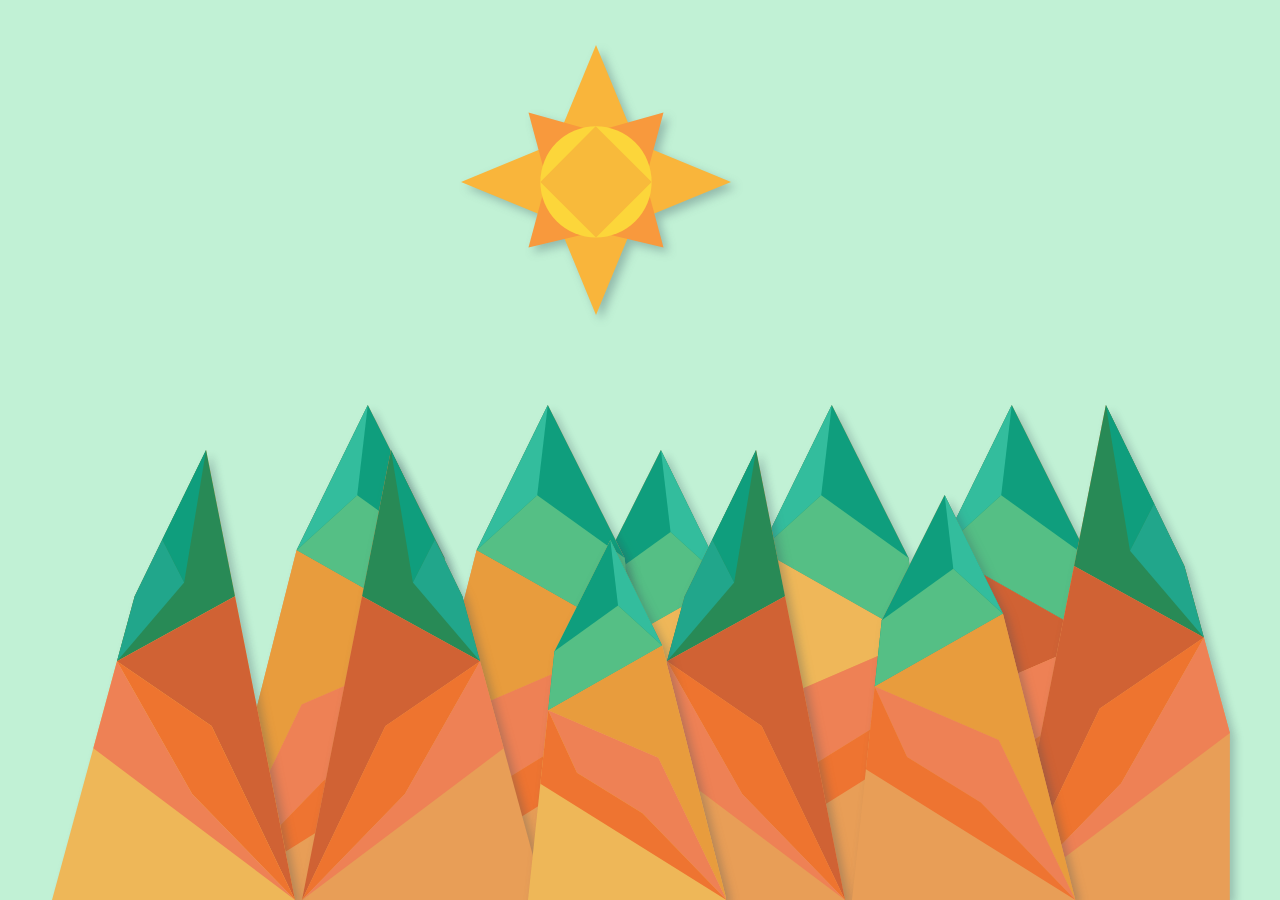
==== index.html @ 0cd78ddf "happy mother day" ====
<!DOCTYPE html>
<html lang="en">
  <head>
    <meta charset="UTF-8" />
    <meta http-equiv="X-UA-Compatible" content="IE=edge" />
    <meta name="viewport" content="width=device-width, initial-scale=1.0" />
    <title>Document</title>
    <link rel="stylesheet" href="style.css" />
    <script type="text/javascript" src="http://ajax.googleapis.com/ajax/libs/jquery/3.5.1/jquery.min.js">  
    </script>  
  </head>
  <body>
    <div class="main">
        <div class="mountains">
          <div class="layer4">
            <svg class="mountain10 layer4mountain" data-name="Layer 1" xmlns="http://www.w3.org/2000/svg" viewBox="0 0 316.31 573.5"><defs><style>.cls-64{fill:#ec974d;}.cls-65{fill:#009876;}.cls-66{fill:#27b999;}.cls-67{fill:#4cbb7f;}.cls-68{fill:#d25627;}.cls-69{fill:#f2784b;}.cls-70{fill:#f26a24;}</style></defs><polygon class="cls-64" points="185.16 0 274.16 177.32 316.31 573.5 0 573.5 102.58 168.2 185.16 0"/><polyline class="cls-65" points="274.16 177.32 284.13 271.08 102.58 168.2 185.16 0"/><polyline class="cls-66" points="172.86 104.5 102.58 168.2 185.16 0"/><polygon class="cls-67" points="274.16 177.32 284.13 271.08 102.58 168.2 172.86 104.5 274.16 177.32"/><polygon class="cls-68" points="0 573.5 108.56 346.92 284.13 271.08 102.58 168.2 0 573.5"/><polygon class="cls-69" points="0 573.5 133.86 435.46 238.28 370.85 284.13 271.08 108.56 346.92 0 573.5"/><polygon class="cls-70" points="0 573.5 296.6 388.2 284.13 271.08 238.28 370.85 133.86 435.46 0 573.5"/></svg>
            <svg class="mountain11 layer4mountain" data-name="Layer 1" xmlns="http://www.w3.org/2000/svg" viewBox="0 0 312.17 566"><defs><style>.cls-71{fill:#ec974d;}.cls-72{fill:#009876;}.cls-73{fill:#27b999;}.cls-74{fill:#4cbb7f;}.cls-75{fill:#f3b34f;}.cls-76{fill:#f2784b;}.cls-77{fill:#f26a24;}</style></defs><polygon class="cls-71" points="182.74 0 270.58 175 312.17 566 0 566 101.24 166 182.74 0"/><polyline class="cls-72" points="270.58 175 280.42 267.54 101.24 166 182.74 0"/><polyline class="cls-73" points="170.6 103.13 101.24 166 182.74 0"/><polygon class="cls-74" points="270.58 175 280.42 267.54 101.24 166 170.6 103.13 270.58 175"/><polygon class="cls-75" points="0 566 107.15 342.39 280.42 267.54 101.24 166 0 566"/><polygon class="cls-76" points="0 566 132.11 429.77 235.17 366 280.42 267.54 107.15 342.39 0 566"/><polygon class="cls-77" points="0 566 292.72 383.13 280.42 267.54 235.17 366 132.11 429.77 0 566"/></svg>
          </div>
          <div class="layer3">
            <svg class="mountain6 layer3mountain" id="6" data-name="6" xmlns="http://www.w3.org/2000/svg" viewBox="0 0 373.55 833.35"><defs><style>.cls-36{fill:#ec974d;}.cls-37{fill:#1c824c;}.cls-38{fill:#009876;}.cls-39{fill:#14a085;}.cls-40{fill:#d25627;}.cls-41{fill:#f26a21;}.cls-42{fill:#f2784b;}</style></defs><polygon class="cls-36" points="164.76 0 296.99 270.94 373.55 552.14 373.45 833.35 0 833.35 164.76 0"/><polyline class="cls-37" points="296.99 270.94 329.78 391.4 111.19 270.94 164.76 0"/><polyline class="cls-38" points="245.99 165.94 205.38 245.44 164.76 0"/><polygon class="cls-39" points="296.99 270.94 329.78 391.4 205.38 245.44 245.99 165.94 296.99 270.94"/><polygon class="cls-40" points="0 833.35 154.49 510.93 329.78 391.4 111.19 270.94 0 833.35"/><polygon class="cls-41" points="0 833.35 190.49 636.92 329.78 391.4 154.49 510.93 0 833.35"/><polygon class="cls-42" points="0 833.35 373.55 552.14 329.78 391.4 190.49 636.92 0 833.35"/></svg>
            <svg class="mountain7 layer3mountain" id="7" data-name="7" xmlns="http://www.w3.org/2000/svg" viewBox="0 0 278.41 504.78"><defs><style>.cls-43{fill:#ec974d;}.cls-44{fill:#009876;}.cls-45{fill:#27b999;}.cls-46{fill:#4cbb7f;}.cls-47{fill:#f3b34f;}.cls-48{fill:#f2784b;}.cls-49{fill:#f26a24;}</style></defs><polygon class="cls-43" points="115.43 0 37.1 156.07 0 504.78 278.41 504.78 188.12 148.05 115.43 0"/><polyline class="cls-44" points="37.1 156.07 28.32 238.6 188.12 148.05 115.43 0"/><polyline class="cls-45" points="126.26 91.97 188.12 148.05 115.43 0"/><polygon class="cls-46" points="37.1 156.07 28.32 238.6 188.12 148.05 126.26 91.97 37.1 156.07"/><polygon class="cls-47" points="278.41 504.78 182.85 305.36 28.32 238.6 188.12 148.05 278.41 504.78"/><polygon class="cls-48" points="278.41 504.78 160.59 383.29 68.68 326.42 28.32 238.6 182.85 305.36 278.41 504.78"/><polygon class="cls-49" points="278.41 504.78 17.35 341.69 28.32 238.6 68.68 326.42 160.59 383.29 278.41 504.78"/></svg>
            <svg class="mountain8 layer3mountain" id="8" data-name="8" xmlns="http://www.w3.org/2000/svg" viewBox="0 0 354.67 643.04"><defs><style>.cls-50{fill:#ec974d;}.cls-51{fill:#009876;}.cls-52{fill:#27b999;}.cls-53{fill:#4cbb7f;}.cls-54{fill:#ec9531;}.cls-55{fill:#f2784b;}.cls-56{fill:#f26a24;}</style></defs><polygon class="cls-50" points="207.62 0 307.41 198.82 354.67 643.04 0 643.04 115.03 188.6 207.62 0"/><polyline class="cls-51" points="307.41 198.82 318.59 303.96 115.03 188.6 207.62 0"/><polyline class="cls-52" points="193.82 117.17 115.03 188.6 207.62 0"/><polygon class="cls-53" points="307.41 198.82 318.59 303.96 115.03 188.6 193.82 117.17 307.41 198.82"/><polygon class="cls-54" points="0 643.04 121.73 389 318.59 303.96 115.03 188.6 0 643.04"/><polygon class="cls-55" points="0 643.04 150.1 488.27 267.18 415.82 318.59 303.96 121.73 389 0 643.04"/><polygon class="cls-56" points="0 643.04 332.56 435.28 318.59 303.96 267.18 415.82 150.1 488.27 0 643.04"/></svg>
            <svg class="mountain9 layer3mountain" data-name="Layer 1" xmlns="http://www.w3.org/2000/svg" viewBox="0 0 354.67 643.04"><defs><style>.cls-57{fill:#ec974d;}.cls-58{fill:#009876;}.cls-59{fill:#27b999;}.cls-60{fill:#4cbb7f;}.cls-61{fill:#ec9531;}.cls-62{fill:#f2784b;}.cls-63{fill:#f26a24;}</style></defs><polygon class="cls-57" points="207.62 0 307.41 198.82 354.67 643.04 0 643.04 115.03 188.6 207.62 0"/><polyline class="cls-58" points="307.41 198.82 318.59 303.96 115.03 188.6 207.62 0"/><polyline class="cls-59" points="193.82 117.17 115.03 188.6 207.62 0"/><polygon class="cls-60" points="307.41 198.82 318.59 303.96 115.03 188.6 193.82 117.17 307.41 198.82"/><polygon class="cls-61" points="0 643.04 121.73 389 318.59 303.96 115.03 188.6 0 643.04"/><polygon class="cls-62" points="0 643.04 150.1 488.27 267.18 415.82 318.59 303.96 121.73 389 0 643.04"/><polygon class="cls-63" points="0 643.04 332.56 435.28 318.59 303.96 267.18 415.82 150.1 488.27 0 643.04"/></svg>
          </div>
          <div class="layer2">
            <svg class="mountain2 layer2mountain" id="2" data-name="2" xmlns="http://www.w3.org/2000/svg" viewBox="0 0 401.43 743.22"><defs><style>.cls-8{fill:#ec974d;}.cls-9{fill:#1c824c;}.cls-10{fill:#009876;}.cls-11{fill:#14a085;}.cls-12{fill:#d25627;}.cls-13{fill:#f26a21;}.cls-14{fill:#f2784b;}</style></defs><polygon class="cls-8" points="254.49 0 136.57 241.63 0 743.22 401.43 743.22 254.49 0"/><polyline class="cls-9" points="136.57 241.63 107.32 349.06 302.26 241.63 254.49 0"/><polyline class="cls-10" points="182.05 148 218.27 218.89 254.49 0"/><polygon class="cls-11" points="136.57 241.63 107.32 349.06 218.27 218.89 182.05 148 136.57 241.63"/><polygon class="cls-12" points="401.43 743.22 263.65 455.67 107.32 349.06 302.26 241.63 401.43 743.22"/><polygon class="cls-13" points="401.43 743.22 231.54 568.03 107.32 349.06 263.65 455.67 401.43 743.22"/><polygon class="cls-14" points="401.43 743.22 68.28 492.43 107.32 349.06 231.54 568.03 401.43 743.22"/></svg>
            <svg class="mountain3 layer2mountain" id="3" data-name="3" xmlns="http://www.w3.org/2000/svg" viewBox="0 0 401.43 743.22"><defs><style>.cls-15{fill:#ec974d;}.cls-16{fill:#1c824c;}.cls-17{fill:#009876;}.cls-18{fill:#14a085;}.cls-19{fill:#d25627;}.cls-20{fill:#f26a21;}.cls-21{fill:#f2784b;}</style></defs><polygon class="cls-15" points="146.94 0 264.87 241.63 401.43 743.22 0 743.22 146.94 0"/><polyline class="cls-16" points="264.87 241.63 294.12 349.06 99.17 241.63 146.94 0"/><polyline class="cls-17" points="219.38 148 183.16 218.89 146.94 0"/><polygon class="cls-18" points="264.87 241.63 294.12 349.06 183.16 218.89 219.38 148 264.87 241.63"/><polygon class="cls-19" points="0 743.22 137.78 455.67 294.12 349.06 99.17 241.63 0 743.22"/><polygon class="cls-20" points="0 743.22 169.89 568.03 294.12 349.06 137.78 455.67 0 743.22"/><polygon class="cls-21" points="0 743.22 333.15 492.43 294.12 349.06 169.89 568.03 0 743.22"/></svg>
            <svg class="mountain4 layer2mountain" id="4" data-name="4" xmlns="http://www.w3.org/2000/svg" viewBox="0 0 450.12 833.35"><defs><style>.cls-22{fill:#f2b34e;}.cls-23{fill:#1c824c;}.cls-24{fill:#009876;}.cls-25{fill:#14a085;}.cls-26{fill:#d25627;}.cls-27{fill:#f26a21;}.cls-28{fill:#f2784b;}</style></defs><polygon class="cls-22" points="285.35 0 153.13 270.94 0 833.35 450.12 833.35 285.35 0"/><polyline class="cls-23" points="153.13 270.94 120.33 391.4 338.92 270.94 285.35 0"/><polyline class="cls-24" points="204.13 165.94 244.74 245.44 285.35 0"/><polygon class="cls-25" points="153.13 270.94 120.33 391.4 244.74 245.44 204.13 165.94 153.13 270.94"/><polygon class="cls-26" points="450.12 833.35 295.62 510.93 120.33 391.4 338.92 270.94 450.12 833.35"/><polygon class="cls-27" points="450.12 833.35 259.63 636.92 120.33 391.4 295.62 510.93 450.12 833.35"/><polygon class="cls-28" points="450.12 833.35 76.56 552.14 120.33 391.4 259.63 636.92 450.12 833.35"/></svg>
            <svg class="mountain5 layer2mountain" id="5" data-name="5" xmlns="http://www.w3.org/2000/svg" viewBox="0 0 354.67 643.04"><defs><style>.cls-29{fill:#ec974d;}.cls-30{fill:#009876;}.cls-31{fill:#27b999;}.cls-32{fill:#4cbb7f;}.cls-33{fill:#ec9531;}.cls-34{fill:#f2784b;}.cls-35{fill:#f26a24;}</style></defs><polygon class="cls-29" points="147.05 0 47.26 198.82 0 643.04 354.67 643.04 239.64 188.6 147.05 0"/><polyline class="cls-30" points="47.26 198.82 36.07 303.96 239.64 188.6 147.05 0"/><polyline class="cls-31" points="160.84 117.17 239.64 188.6 147.05 0"/><polygon class="cls-32" points="47.26 198.82 36.07 303.96 239.64 188.6 160.84 117.17 47.26 198.82"/><polygon class="cls-33" points="354.67 643.04 232.94 389 36.07 303.96 239.64 188.6 354.67 643.04"/><polygon class="cls-34" points="354.67 643.04 204.57 488.27 87.49 415.82 36.07 303.96 232.94 389 354.67 643.04"/><polygon class="cls-35" points="354.67 643.04 22.1 435.28 36.07 303.96 87.49 415.82 204.57 488.27 354.67 643.04"/></svg>
          </div>
          <div class="layer1">
            <svg class="mountain1 layer1mountain" id="1" data-name="1" xmlns="http://www.w3.org/2000/svg" viewBox="0 0 316.31 573.5"><defs><style>.cls-1{fill:#f2b34e;}.cls-2{fill:#009876;}.cls-3{fill:#27b999;}.cls-4{fill:#4cbb7f;}.cls-5{fill:#ec9531;}.cls-6{fill:#f2784b;}.cls-7{fill:#f26a24;}</style></defs><polygon class="cls-1" points="131.14 0 42.15 177.32 0 573.5 316.31 573.5 213.72 168.2 131.14 0"/><polyline class="cls-2" points="42.15 177.32 32.17 271.08 213.72 168.2 131.14 0"/><polyline class="cls-3" points="143.45 104.5 213.72 168.2 131.14 0"/><polygon class="cls-4" points="42.15 177.32 32.17 271.08 213.72 168.2 143.45 104.5 42.15 177.32"/><polygon class="cls-5" points="316.31 573.5 207.74 346.92 32.17 271.08 213.72 168.2 316.31 573.5"/><polygon class="cls-6" points="316.31 573.5 182.44 435.46 78.03 370.85 32.17 271.08 207.74 346.92 316.31 573.5"/><polygon class="cls-7" points="316.31 573.5 19.71 388.2 32.17 271.08 78.03 370.85 182.44 435.46 316.31 573.5"/></svg>
          </div>
        </div>
        <div class="sunRay">
          <svg class="sunRaySVG1" data-name="Isolation Mode" xmlns="http://www.w3.org/2000/svg" viewBox="0 0 205.61 498.44"><defs><style>.cls-10000{fill:#fcd63a;}.cls-20000{fill:#f8993f;}</style></defs><path class="cls-10000" d="M713.88,132.69c-6.22-3.84-84.16,70.23-89.95,186.5,0,.38,0,.7,0,1-5.73,125.66,98.2,229.45,105,225,6.44-4.23-91.68-94.21-87-226.49C645.82,207.47,720,136.45,713.88,132.69Z" transform="translate(-523.57 -89.71)"/><path class="cls-20000" d="M632.52,89.88C625,85.24,530.9,174.69,523.9,315.1c0,.46,0,.84-.06,1.19C516.93,468,642.43,593.37,650.63,588c7.77-5.1-110.72-113.77-105.05-273.5C550.34,180.18,639.86,94.42,632.52,89.88Z" transform="translate(-523.57 -89.71)"/></svg>
          <svg class="sunRaySVG2" data-name="Isolation Mode" xmlns="http://www.w3.org/2000/svg" viewBox="0 0 205.61 498.44"><defs><style>.cls-30000{fill:#fcd63a;}.cls-40000{fill:#f8993f;}</style></defs><path class="cls-30000" d="M1076,130.61c6.22-3.84,84.16,70.23,89.95,186.5,0,.38,0,.7,0,1,5.73,125.66-98.2,229.45-105,225-6.44-4.23,91.68-94.21,87-226.49C1144.06,205.39,1069.92,134.37,1076,130.61Z" transform="translate(-1060.7 -87.63)"/><path class="cls-40000" d="M1157.35,87.8C1164.86,83.16,1259,172.61,1266,313c0,.46,0,.84.06,1.19,6.91,151.74-118.59,277.08-126.79,271.69-7.77-5.1,110.72-113.77,105.05-273.5C1239.54,178.1,1150,92.33,1157.35,87.8Z" transform="translate(-1060.7 -87.63)"/></svg>
        </div>
        <div class="sun">
          <svg class="sunSVG" data-name="Layer 1" xmlns="http://www.w3.org/2000/svg" viewBox="0 0 443.98 443.98"><defs><style>.cls-1000{fill:#f9b53b;}.cls-2000{fill:#f8993d;}.cls-3000{fill:#fcd63a;}.cls-4000{fill:#f8ba3b;}</style></defs><polyline class="cls-1000" points="313.48 221.99 130.49 221.99 221.99 443.98"/><polyline class="cls-1000" points="221.99 316.64 221.99 133.65 443.98 225.15"/><polyline class="cls-1000" points="221.99 316.64 221.99 133.65 0 225.15"/><polyline class="cls-1000" points="313.48 221.99 130.49 221.99 221.99 0"/><polyline class="cls-2000" points="284.42 292.02 157.53 160.22 110.99 332.98"/><polyline class="cls-2000" points="157.53 160.22 284.42 292.02 332.98 110.99"/><polyline class="cls-2000" points="159.56 292.02 286.45 160.22 332.98 332.98"/><polyline class="cls-2000" points="286.45 160.22 159.56 292.02 110.99 110.99"/><circle class="cls-3000" cx="221.99" cy="225.15" r="91.5"/><polyline class="cls-4000" points="130.49 225.15 221.45 133.65 313.48 225.15"/><polyline class="cls-4000" points="221.99 316.64 130.49 225.15 313.48 225.15"/></svg>
        </div>
    </div>
    <canvas id="snow" class="snow"></canvas>
    <p class="seasonName noselect"></p>
    <p class="message noselect">You are there for<br></br>me all year round.<br></br><span class="happyMothersDay"> <a href="./card /index.html">Click here</a></span></p>
    <script src="index.js"></script>
  </body>
</html>
---- style.css ----
body,
html {
  cursor: default;
  font-family: "Kalam", cursive;
  background-color: #c1f1d5;
  height: 100vh;
  width: 100vw;
  margin: 0;
  overflow: hidden;
}

/* Adjustments for mobile devices */
@media (max-width: 768px) {
  .mountain1,
  .mountain2,
  .mountain3,
  .mountain4,
  .mountain5,
  .mountain6,
  .mountain7,
  .mountain8,
  .mountain9,
  .mountain10,
  .mountain11 {
    top: 0;
    height: 100vh;
    margin-left: 0;
  }
}

svg {
  position: absolute;
}

.layer1mountain {
  position: absolute;
  z-index: 10;
  -webkit-filter: drop-shadow(5px 5px 5px rgba(44, 62, 80, 0.3));
  filter: drop-shadow(5px 5px 5px rgba(44, 62, 80, 0.3));
}

.layer2mountain {
  position: absolute;
  z-index: 9;
  -webkit-filter: drop-shadow(5px 5px 5px rgba(44, 62, 80, 0.3));
  filter: drop-shadow(5px 5px 5px rgba(44, 62, 80, 0.3));
}

.layer3mountain {
  position: absolute;
  z-index: 8;
  -webkit-filter: drop-shadow(5px 5px 5px rgba(44, 62, 80, 0.3));
  filter: drop-shadow(5px 5px 5px rgba(44, 62, 80, 0.3));
}

.layer4mountain {
  position: absolute;
  z-index: 7;
  -webkit-filter: drop-shadow(5px 5px 5px rgba(44, 62, 80, 0.3));
  filter: drop-shadow(5px 5px 5px rgba(44, 62, 80, 0.3));
}

.mountain1 {
  top: 60vh;
  height: 40vh;
  margin-left: 0px;
}

.mountain2 {
  top: 50vh;
  height: 50vh;
  margin-left: 100px;
}

.mountain3 {
  top: 50vh;
  height: 50vh;
  margin-left: -200px;
}

.mountain4 {
  top: 50vh;
  height: 50vh;
  margin-left: -450px;
}

.mountain5 {
  top: 55vh;
  height: 45vh;
  margin-left: 350px;
}

.mountain6 {
  top: 45vh;
  height: 55vh;
  margin-left: 500px;
}

.mountain7 {
  top: 50vh;
  height: 50vh;
  margin-left: 50px;
}

.mountain8 {
  top: 45vh;
  height: 55vh;
  margin-left: -120px;
}

.mountain9 {
  top: 45vh;
  height: 55vh;
  margin-left: -300px;
}
.mountain10 {
  top: 45vh;
  height: 55vh;
  margin-left: 380px;
}

.mountain11 {
  top: 45vh;
  height: 55vh;
  margin-left: 200px;
}

.snow {
  position: absolute;
  opacity: 0;
}

.sunSVG {
  -webkit-transform: rotateY(0deg); /* Chrome, Safari, Opera  */
  transform: rotateY(0deg);
  position: absolute;
  top: 5vh;
  height: 30vh;
  margin-left: 0;
  -webkit-filter: drop-shadow(5px 5px 5px rgba(44, 62, 80, 0.3));
  filter: drop-shadow(5px 5px 5px rgba(44, 62, 80, 0.3));
}

.sunRaySVG1 {
  -webkit-transform: rotateY(0deg); /* Chrome, Safari, Opera  */
  transform: rotateY(0deg);
  position: absolute;
  top: 5vh;
  height: 250px;
  margin-left: -100px;
  -webkit-filter: drop-shadow(5px 5px 5px rgba(44, 62, 80, 0.3));
  filter: drop-shadow(5px 5px 5px rgba(44, 62, 80, 0.3));
}

.sunRaySVG2 {
  -webkit-transform: rotateY(0deg); /* Chrome, Safari, Opera  */
  transform: rotateY(0deg);
  position: absolute;
  top: 5vh;
  height: 250px;
  margin-left: 250px;
  -webkit-filter: drop-shadow(5px 5px 5px rgba(44, 62, 80, 0.3));
  filter: drop-shadow(5px 5px 5px rgba(44, 62, 80, 0.3));
}

.sunRay {
  opacity: 0;
}

.seasonName {
  position: absolute;
  font-size: 48px;
  opacity: 0.3;
  margin: 0;
  top: 20px;
  left: 20px;
}

.message {
  position: relative;
  text-align: center;
  font-size: 48px;
  font-weight: 700;
  margin-top: calc(50vh - 40px);
  opacity: 0;
  line-height: 70%;
}

.happyMothersDay {
  font-size: 36px;
  opacity: 0;
  line-height: 300%;
}

.noselect {
  -webkit-touch-callout: none; /* iOS Safari */
  -webkit-user-select: none; /* Safari */
  -khtml-user-select: none; /* Konqueror HTML */
  -moz-user-select: none; /* Firefox */
  -ms-user-select: none; /* Internet Explorer/Edge */
  user-select: none; /* Non-prefixed version, currently
                                    supported by Chrome and Opera */
}
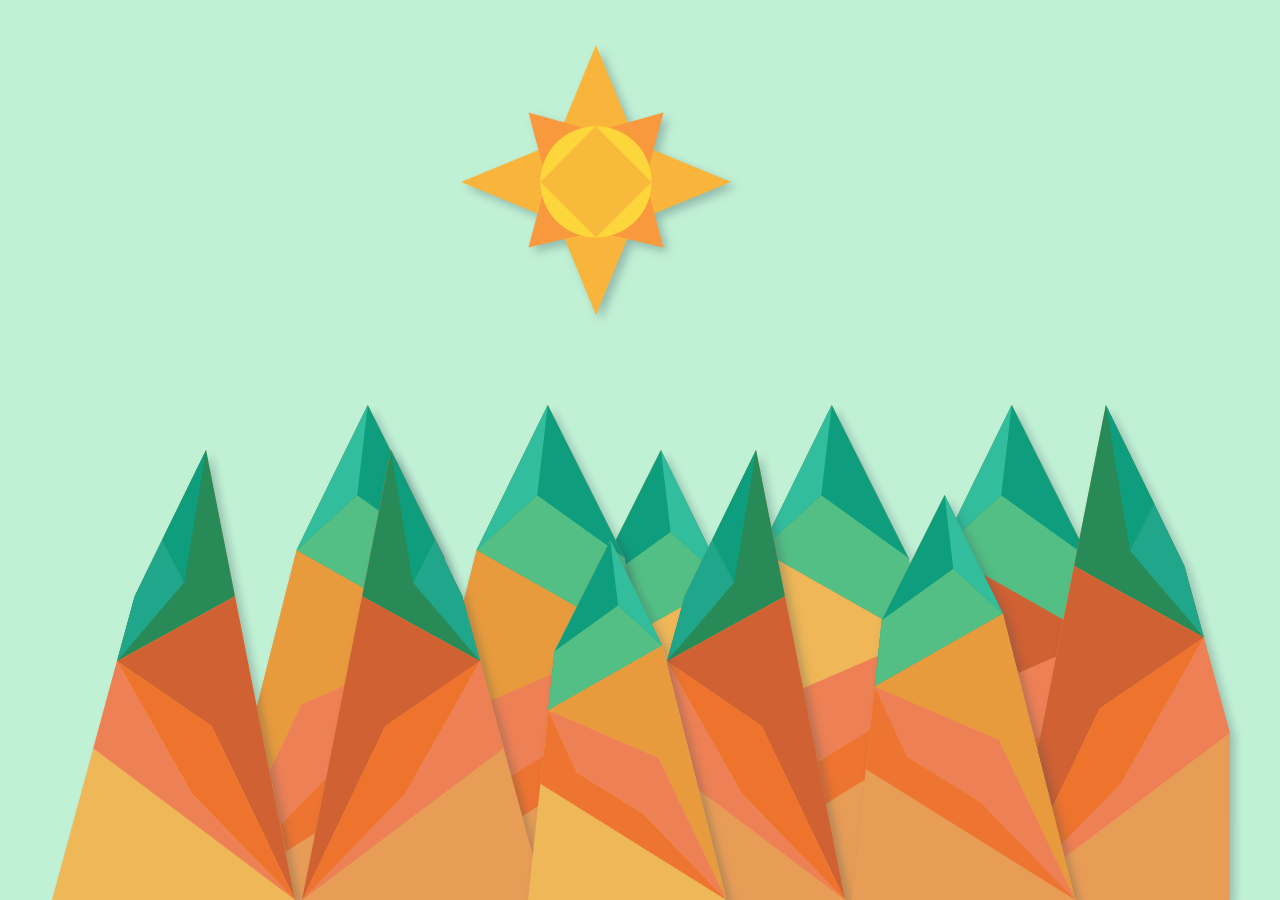
==== commit b9ce18b3: "ssl changes" ====
--- a/index.html
+++ b/index.html
@@ -2,7 +2,8 @@
 <html lang="en">
   <head>
     <meta charset="UTF-8" />
-    <meta http-equiv="X-UA-Compatible" content="IE=edge" />
+
+    <meta http-equiv="Content-Security-Policy" content="upgrade-insecure-requests">
     <meta name="viewport" content="width=device-width, initial-scale=1.0" />
     <title>Document</title>
     <link rel="stylesheet" href="style.css" />
